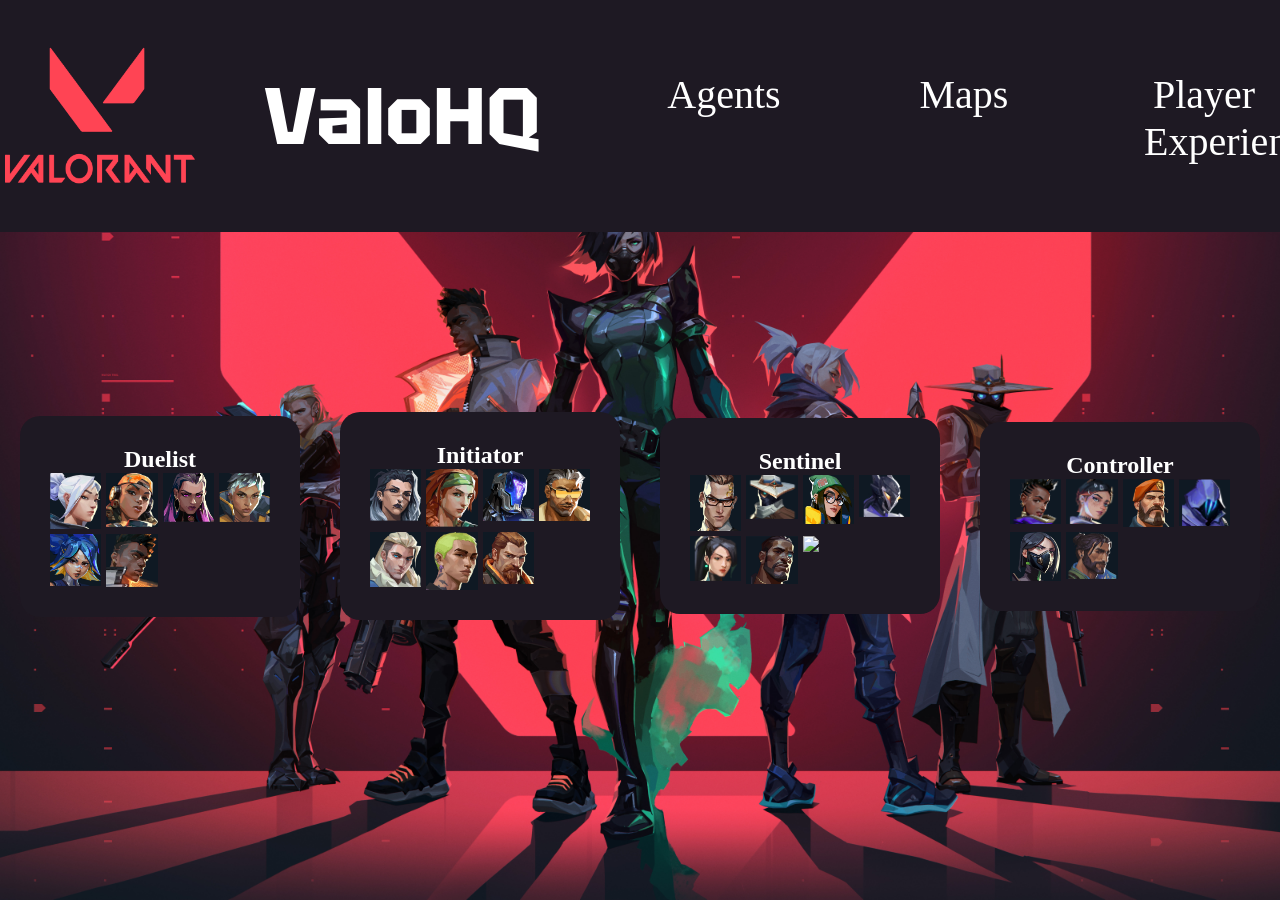
==== agentit.html @ c4581a5c "z" ====
<!DOCTYPE html>
<html lang="fi">
 <head>
 <meta charset="utf-8">
 <meta name="viewport" content="width=device-width, initial-scale=1.0">
 <meta name="author" content="Tuuli ja Veeti">
 <meta name="description" content="">
 <meta name="keywords" content="ValoHQ, valorant,esports">
 <title>ValoHQ</title>

 <link href="tyyli.css" rel="stylesheet">
 </head>

 <body>
   <main>
   <div class="container palkki" >
      <div><div>
      
   <header class="header">
       <img src="Valorant_logo_-_pink_color_version.svg.png" class="valorantlogo" alt="valorant logo">
 <h1 class="otsikko"> <a href="index.html"> ValoHQ</a> </h1>

 <div class="hamburger" onclick="toggleMenu()">
    ☰
  </div>
     <nav>
    <a href="agentit.html" class="keskelle">Agents</a>
    <a href="kartat.html" class="keskelle">Maps</a>
    <a href="kokemukset.html" class="keskelle">Player Experience</a>
    <a href="esports.html" class="keskelle">Esports</a>
     </nav>
   </header>

   <section class="agent-section">
    <div class="agent-card">
        <h2>Duelist</h2>
        <div class="agent-grid">
            <img src="jett.jpg">
            <img src="raze.jpg">
            <img src="reyna.jpg">
            <img src="waylay.jpg">
            <img src="neon.jpg">
            <img src="phoenix.jpg">
        </div>
    </div>

    <div class="agent-card">
        <h2>Initiator</h2>
        <div class="agent-grid">
            <img src="fade.jpg">
            <img src="skye.jpg">
            <img src="kayo.jpg">
            <img src="tejo.jpg">
            <img src="Sova.jpg">
            <img src="gekko.jpg">
            <img src="breach.jpg">
        </div>
    </div>

    <div class="agent-card">
        <h2>Sentinel</h2>
        <div class="agent-grid">
            <img src="Chamber.jpg">
            <img src="Cypher.jpg">
            <img src="Killjoy.jpg">
            <img src="Vyse.jpg">
            <img src="Sage.jpg">
            <img src="Veto.jpg">
            <img src="deadlock.jpg">
        </div>
    </div>

    <div class="agent-card">
        <h2>Controller</h2>
        <div class="agent-grid">
            <img src="Astra.jpg">
            <img src="Clove.jpg">
            <img src="Brimstone.jpg">
            <img src="Omen.jpg">
            <img src="Viper.jpg">
            <img src="Harbor.jpg">
        </div>
    </div>

</section>
</body>
 <script>
    function toggleMenu() {
  document.getElementById("menu").classList.toggle("show");
    }
    </script>
</html>
---- tyyli.css ----
@import url('https://fonts.googleapis.com/css2?family=Cal+Sans&family=Lexend:wght@300&family=Tektur:wght@500&display=swap');

* {
    margin: 0;
    padding: 0;
    box-sizing: border-box;
}
.otsikko {
    text-decoration: none;
    font-size: 3em;            /* smaller */
    font-family: "Tektur";
    color: white;
}

.header {
    display: flex;                 /* FIXED */
    justify-content: space-between;
    align-items: center;
    padding: 15px 25px;
    background-color: #1e1923;
}
.left {
    display: flex;
    align-items: center;
    gap:20px;
}

body {
    background-image: url("Beta\ Key\ Art_VALORANT.jpg");
    height: 100px;
    margin: 0;
    background-repeat:no-repeat;
    background-size: cover;
    background-position: center;
    background-attachment: fixed;
}
.valorantlogo {
    width: 60px;
    height:auto;
}
.hamburger {
    font-size: 4em;
    color: white;
    cursor: pointer;
    display: none;    
}
nav {
     display: flex;
    justify-content: center;
    background-color: #1e1923;
}
nav a {margin: 15px;
     font-size: 1.5em;
      font-family: "sans-serif";
      text-decoration: none;
      color: white;
      background: color #1e1923;
      padding: 10px 20px;
      margin-bottom: 0;
      display: inline-block;
      width: 4em;
      justify-content: space-between;
      height: 150px;
      max-width: auto;
}
.container div.laatikko {
  width: 55%;
  margin: auto;
  padding: 15px;
  text-align: left;  
  font-size: 30px; 
  background-color: #1e1923;
  gap: 15px;
  height: 100%;
  max-width: 1440px;
  border-radius: 10px;
 

}/*
.container div.palkki {
    background-color: #1e1923;
    width: 100%;
    padding: 0px;
    margin: 0;
    max-width: 1440px;
    
}  */
@media (max-width: 768px) {
 nav {
     
        display: none;
        flex-direction: column;
        text-align: center;
    }
    .hamburger {
    display: block; }
}   

  

    nav.show {
        display: flex;
    }
   
@media (min-width: 1024px) {
    .otsikko {
        font-size: 5em;
    }
    nav a {
        font-size: 2.5em;
    }
}
body {
    background-image: url("Beta\ Key\ Art_VALORANT.jpg");
    background-repeat: repeat;
    background-size: cover;
    background-attachment: fixed;
    
}

nav {text-align: center;
    max-width: 100%;
}
.header {
    display: flex;
    justify-content: space-between;
    align-items: center;
    padding: 0;
    gap: 0;
    background-color: #1e1923;
    margin-bottom: 100px;
    max-width: 100%
}

 p {
   color: white;
   font-family: "sans-serif";
   text-decoration: none;
   font-size: 1.3em;
   height: auto;
}
nav a {margin: 40px;
     font-size: 2.5em;
      font-family: "sans-serif";
      text-decoration: none;
      color: white;
      background: color #1e1923;
      padding: 10px 20px;
      margin-bottom: 0;
      display: inline-block;
      width: 4em;
      justify-content: space-between;
      height: 150px;
      max-width: auto;
}

.valorantlogo {
    width: 200px;
    height: 150px;
    padding: 5px;
    max-width: 500px;
}

.container div.palkki {
    background-color: #1e1923;
    width: 100%;
    padding: 0px;
    margin: 0;
    max-width: 1200px;
    
}
.container div.laatikko {
  width: 75%;
  margin: auto;
  padding: 15px;
  text-align: left;  
  font-size: 30px; 
  background-color: #1e1923;
  height: 100%;
  max-width: 1200px;
  border-radius: 10px;
 

}
.otsikko:hover {
    text-decoration: none !important;
}
.otsikko a {
    color: white;   
    text-decoration: none;
}
.no-underline {
    text-decoration: none;
}
.otsikko:visited {
   color: white;    
}

h1 {margin-left: 175px;
text-decoration: none;
font-size: 5em;
font-family: "Tektur";
color: white;
margin: 4rem;
height: 100%;
}
nav a:hover {
    background-color: #1e1923;
    text-decoration: underline;

}
/*
* {
    box-sizing: border-box;
}

.row {
    display: flex;
    flex-wrap: wrap;
    padding: 0 4px;
}
.column {
    grid: 25%;
    max-width: 7%;
    padding: 0 4px;
}
.column img {
    margin-top: 5px;
    vertical-align: middle;
    width: 100%;
    
}
h2 {
    color: white;
    font-family: sans-serif;
    text-decoration: none;
    font-size: 2.5em;
    margin: 20px;
}
.container div.duelistSLaatikko {
 color: #1e1923;
 width: 25%;
 margin: auto;
 padding: 8px;
 height: 50%;
 max-width: 500px;
}
 */
.agent-section {
    display: flex;
    justify-content: center;
    align-items: center;
    padding: 80px 20px;
    gap: 40px;
}
.agent-card {
    background-color: #1e1923;
    color: white;
    width: 500px;
    padding: 30px;
    border-radius: 20px;
    text-align: center;
}
.agent-grid {
    display: grid;
    grid-template-columns: repeat(4, 1fr);
    gap: 5px;
}
.agent-grid img {
    width: 100%;
    height: auto;
}
@media (max-width: 1000px) {
    .agent-section {
        flex-wrap: wrap;
    }
}
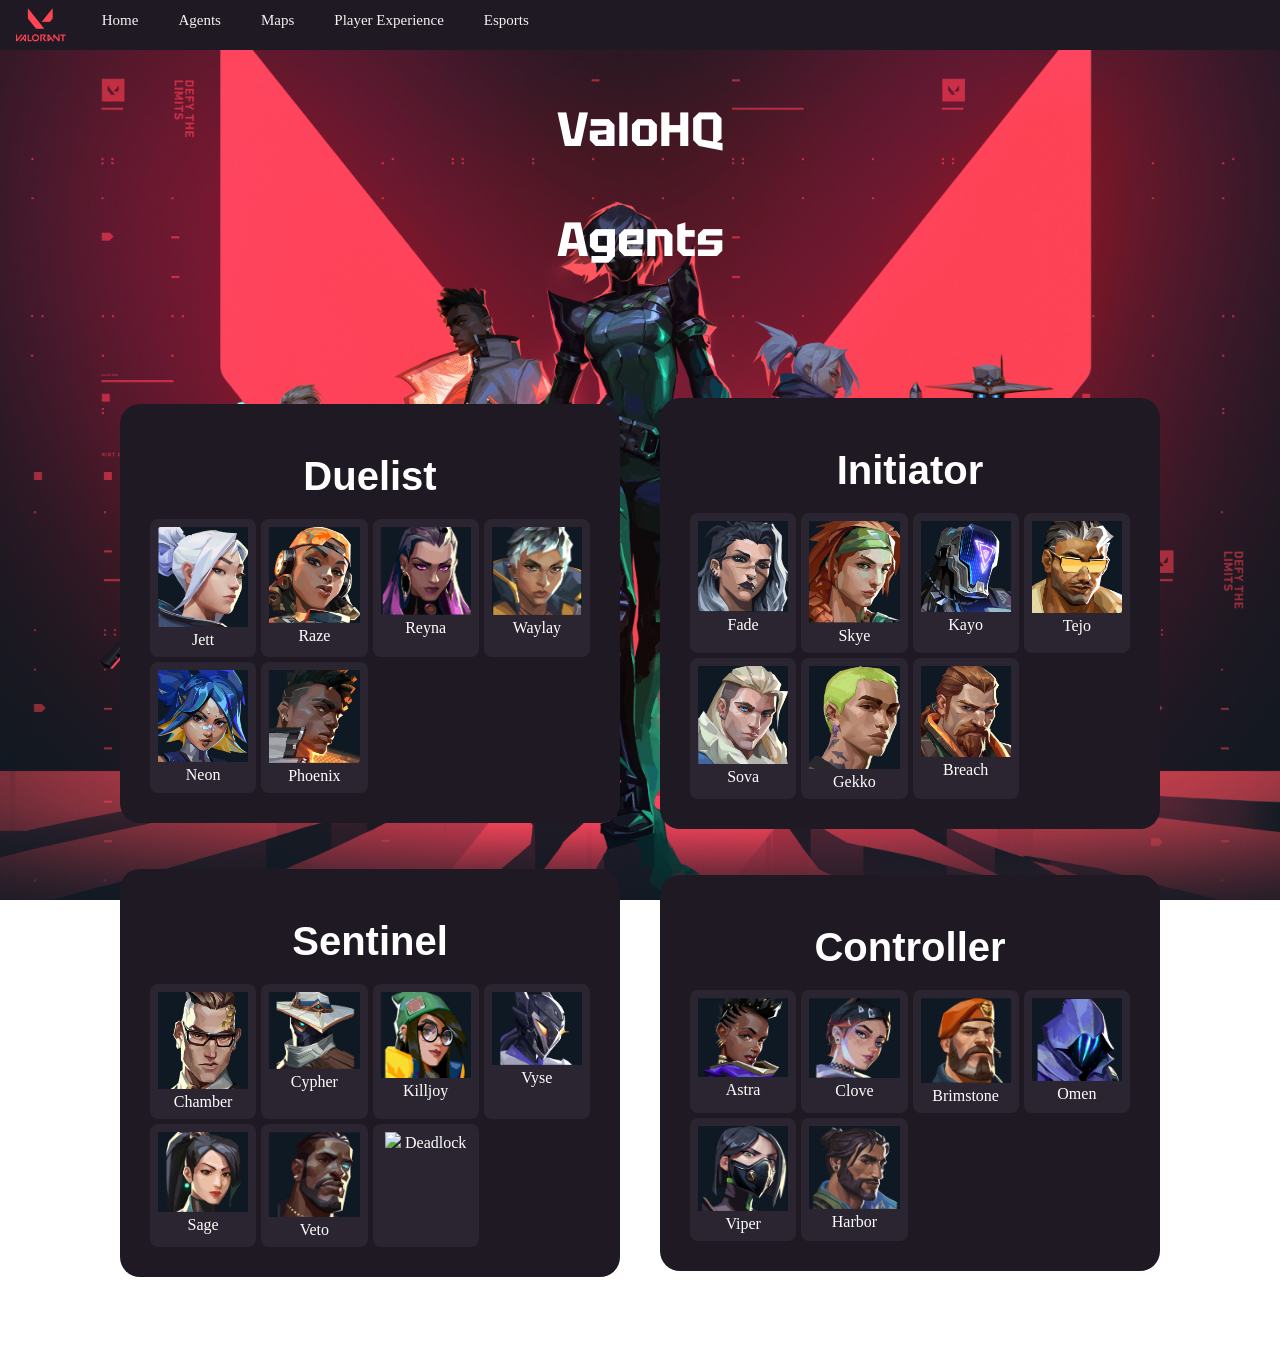
==== commit 507c4321: "u" ====
--- a/agentit.html
+++ b/agentit.html
@@ -1,92 +1,93 @@
 <!DOCTYPE html>
-<html lang="fi">
- <head>
- <meta charset="utf-8">
- <meta name="viewport" content="width=device-width, initial-scale=1.0">
- <meta name="author" content="Tuuli ja Veeti">
- <meta name="description" content="">
- <meta name="keywords" content="ValoHQ, valorant,esports">
- <title>ValoHQ</title>
+<html>
+<head>
+<meta name="viewport" content="width=device-width, initial-scale=1">
+<link rel="stylesheet" href="https://cdnjs.cloudflare.com/ajax/libs/font-awesome/4.7.0/css/font-awesome.min.css">
 
- <link href="tyyli.css" rel="stylesheet">
- </head>
+<link href="testi.css" rel="stylesheet">
+</head>
+<body>
 
- <body>
-   <main>
-   <div class="container palkki" >
-      <div><div>
-      
-   <header class="header">
-       <img src="Valorant_logo_-_pink_color_version.svg.png" class="valorantlogo" alt="valorant logo">
- <h1 class="otsikko"> <a href="index.html"> ValoHQ</a> </h1>
+<div class="topnav" id="myTopnav">
+  <img src="Valorant_logo_-_pink_color_version.svg.png" class="logo" alt="Valorant logo">
+  <a href="index.html">Home</a>
+  <a href="agentit.html">Agents</a>
+  <a href="kartat.html">Maps</a>
+  <a href="kokemukset.html">Player Experience</a>
+  <a href="esports.html">Esports</a>
+  <a href="javascript:void(0);" class="icon" onclick="myFunction()">
+    <i class="fa fa-bars"></i>
+  </a>
+</div>
+<div style="padding-left:16px">
+</div>
 
- <div class="hamburger" onclick="toggleMenu()">
-    ☰
-  </div>
-     <nav>
-    <a href="agentit.html" class="keskelle">Agents</a>
-    <a href="kartat.html" class="keskelle">Maps</a>
-    <a href="kokemukset.html" class="keskelle">Player Experience</a>
-    <a href="esports.html" class="keskelle">Esports</a>
-     </nav>
-   </header>
+<h1 class="pääotsikko"> ValoHQ</h1>
+      </h1>
+
+<h1>Agents</h1>
 
    <section class="agent-section">
     <div class="agent-card">
         <h2>Duelist</h2>
         <div class="agent-grid">
-            <img src="jett.jpg">
-            <img src="raze.jpg">
-            <img src="reyna.jpg">
-            <img src="waylay.jpg">
-            <img src="neon.jpg">
-            <img src="phoenix.jpg">
+            <div class="agent-box"><img src="jett.jpg"> Jett</div>
+            <div class="agent-box"><img src="raze.jpg"> Raze</div>
+            <div class="agent-box"><img src="reyna.jpg"> Reyna</div>
+            <div class="agent-box"><img src="waylay.jpg"> Waylay</div>
+            <div class="agent-box"><img src="neon.jpg"> Neon</div>
+            <div class="agent-box"><img src="phoenix.jpg"> Phoenix</div>
         </div>
     </div>
 
     <div class="agent-card">
         <h2>Initiator</h2>
         <div class="agent-grid">
-            <img src="fade.jpg">
-            <img src="skye.jpg">
-            <img src="kayo.jpg">
-            <img src="tejo.jpg">
-            <img src="Sova.jpg">
-            <img src="gekko.jpg">
-            <img src="breach.jpg">
+            <div class="agent-box"><img src="fade.jpg"> Fade</div>
+            <div class="agent-box"><img src="skye.jpg"> Skye</div>
+            <div class="agent-box"><img src="kayo.jpg"> Kayo</div>
+            <div class="agent-box"><img src="tejo.jpg"> Tejo</div>
+            <div class="agent-box"><img src="Sova.jpg"> Sova</div>
+            <div class="agent-box"><img src="gekko.jpg"> Gekko</div>
+            <div class="agent-box"><img src="breach.jpg"> Breach</div>
         </div>
     </div>
 
     <div class="agent-card">
         <h2>Sentinel</h2>
         <div class="agent-grid">
-            <img src="Chamber.jpg">
-            <img src="Cypher.jpg">
-            <img src="Killjoy.jpg">
-            <img src="Vyse.jpg">
-            <img src="Sage.jpg">
-            <img src="Veto.jpg">
-            <img src="deadlock.jpg">
+            <div class="agent-box"><img src="Chamber.jpg"> Chamber</div>
+            <div class="agent-box"><img src="Cypher.jpg"> Cypher</div>
+            <div class="agent-box"><img src="Killjoy.jpg"> Killjoy</div>
+            <div class="agent-box"><img src="Vyse.jpg"> Vyse</div>
+            <div class="agent-box"><img src="Sage.jpg"> Sage</div>
+            <div class="agent-box"><img src="Veto.jpg"> Veto</div>
+            <div class="agent-box"><img src="deadlock.jpg"> Deadlock</div>
         </div>
     </div>
 
     <div class="agent-card">
         <h2>Controller</h2>
         <div class="agent-grid">
-            <img src="Astra.jpg">
-            <img src="Clove.jpg">
-            <img src="Brimstone.jpg">
-            <img src="Omen.jpg">
-            <img src="Viper.jpg">
-            <img src="Harbor.jpg">
+            <div class="agent-box"><img src="Astra.jpg"> Astra</div>
+            <div class="agent-box"><img src="Clove.jpg"> Clove</div>
+            <div class="agent-box"><img src="Brimstone.jpg"> Brimstone</div>
+            <div class="agent-box"><img src="Omen.jpg"> Omen</div>
+            <div class="agent-box"><img src="Viper.jpg"> Viper</div>
+            <div class="agent-box"><img src="Harbor.jpg"> Harbor</div>
         </div>
-    </div>
+    </div></section>
 
-</section>
+<script>
+function myFunction() {
+  var x = document.getElementById("myTopnav");
+  if (x.className === "topnav") {
+    x.className += " responsive";
+  } else {
+    x.className = "topnav";
+  }
+}
+</script>
+
 </body>
- <script>
-    function toggleMenu() {
-  document.getElementById("menu").classList.toggle("show");
-    }
-    </script>
 </html>
--- a/testi.css
+++ b/testi.css
@@ -0,0 +1,408 @@
+ /* ═══════════════════════════════════════════════════════════════════
+    FONT IMPORTS - Load custom fonts from Google Fonts
+    ═══════════════════════════════════════════════════════════════════ */
+@import url('https://fonts.googleapis.com/css2?family=Cal+Sans&family=Lexend:wght@300&family=Tektur:wght@500&display=swap');
+
+/* ═══════════════════════════════════════════════════════════════════
+    BASIC SETUP - Initialize box-sizing for all elements
+    ═══════════════════════════════════════════════════════════════════ */
+html {
+  box-sizing: border-box;
+}
+
+*, *::before, *::after {
+  box-sizing: inherit;
+}
+
+/* ═══════════════════════════════════════════════════════════════════
+    NAVIGATION BAR STYLES - Dark navigation with logo and title
+    ═══════════════════════════════════════════════════════════════════ */
+.topnav {
+  /* Hamburger menu container - dark background navigation bar */
+  overflow: hidden;
+  background-color: #1e1923;
+  box-sizing: border-box;
+}
+
+.topnav a {
+  /* Navigation links styling - floated left on desktop */
+  float: left;
+  display: block;
+  color: #f2f2f2;
+  text-align: center;
+  padding: 14px 16px;
+  text-decoration: none;
+  font-size: 17px;
+}
+
+.topnav a:hover {
+  /* Change color when hovering over navigation links */
+  background-color: #ddd;
+  color: black;
+}
+
+.topnav a.active {
+  /* Active navigation item styling */
+  background-color: #1e1923;
+  color: white;
+  width: 80%;
+}
+
+.topnav .icon {
+  /* Burger menu icon - hidden on desktop */
+  display: none;
+}
+
+.topnav .logo {
+  /* Logo image in navigation bar */
+  float: left;
+  height: 50px;
+  padding: 8px 16px;
+  display: block;
+}
+
+.topnav .nav-title {
+  /* "ValoHQ" title text next to logo */
+  float: left;
+  color: white;
+  font-family: "Tektur";
+  font-size: 1.5em;
+  margin: 0;
+  padding: 8px 10px;
+  display: flex;
+  align-items: center;
+}
+
+.topnav.responsive .logo {
+  /* Logo changes when menu opens on mobile */
+  float: none;
+}
+
+/* ═══════════════════════════════════════════════════════════════════
+    BACKGROUND AND BODY STYLES
+    ═══════════════════════════════════════════════════════════════════ */
+body {
+  /* Background image with dark gradient colors */
+  background-image: url("taustakuva.jpg");
+  height: auto;
+  margin: 0;
+  background-repeat: no-repeat;
+  background-size: cover;
+  background-position: center;
+  background-attachment: fixed;
+  width: 100%;
+  max-width: 100%;
+}
+
+/* ═════════════════════════════════════════════════════════════════════
+    TEXT STYLES - Paragraphs and headings
+    ═════════════════════════════════════════════════════════════════════ */
+p {
+  /* All paragraph text - white color with sans-serif font */
+  color: white;
+  font-family: "sans-serif";
+  text-decoration: none;
+  font-size: 1.2em;
+  height: auto;
+  margin: 10px;
+}
+
+h1 {
+  /* Main page title - large Tektur font */
+  text-decoration: none;
+  font-size: 3em;
+  font-family: "Tektur";
+  color: white;
+  margin: 3rem;
+  height: auto;
+  text-align: center;
+}
+
+h2 {
+  /* Section headings */
+  color: white;
+  font-family: sans-serif;
+  text-decoration: none;
+  font-size: 2.5em;
+  margin: 20px;
+}
+
+/* ═════════════════════════════════════════════════════════════════════
+    CONTENT BOX STYLES - Dark boxes for text content
+    ═════════════════════════════════════════════════════════════════════ */
+.laatikko {
+  /* Main content box - dark background with padding */
+  width: 100%;
+  margin: 20px auto;
+  padding: 30px;
+  text-align: left;
+  background-color: #1e1923;
+  min-height: auto;
+  max-width: 600px;
+  box-sizing: border-box;
+}
+
+/* ═════════════════════════════════════════════════════════════════════
+    AGENT SECTION STYLES - Grid of agent cards with images
+    ═════════════════════════════════════════════════════════════════════ */
+.agent-section {
+  /* Container for all agent categories */
+  display: flex;
+  justify-content: center;
+  align-items: center;
+  padding: 80px 40px;
+  gap: 40px;
+  margin: 0 auto;
+  max-width: 1200px;
+  flex-wrap: wrap;
+}
+
+.agent-card {
+  /* Individual agent category card (Duelist, Initiator, etc.) */
+  background-color: #1e1923;
+  color: white;
+  width: 500px;
+  padding: 30px;
+  border-radius: 20px;
+  text-align: center;
+}
+
+.agent-grid {
+  /* Grid layout for agent images within each card */
+  display: grid;
+  grid-template-columns: repeat(4, 1fr);
+  gap: 5px;
+}
+
+.agent-box {
+  /* Dark box around each agent image */
+  background-color: #2a2530;
+  padding: 8px;
+  border-radius: 8px;
+}
+
+.agent-grid img {
+  /* Agent images responsive sizing */
+  width: 100%;
+  height: auto;
+}
+
+/* ═════════════════════════════════════════════════════════════════════
+    EXPERIENCE BOX STYLES - Player experience section boxes
+    ═════════════════════════════════════════════════════════════════════ */
+.kokemuslaatikot {
+  /* Experience/feedback boxes - dark background with rounded corners */
+  background-color: #1e1923;
+  margin: 20px auto;
+  padding: 20px 30px;
+  color: white;
+  max-width: 600px;
+  border-radius: 10px;
+  width: calc(100% - 40px);
+}
+
+.kokemuslaatikot h2 {
+  /* Title inside experience box - larger text */
+  color: white;
+  font-family: "lexend";
+  text-decoration: none;
+  font-size: 1.8em;
+  margin: 0 0 15px 0;
+  text-align: center;
+}
+
+.kokemuslaatikot p {
+  /* Text inside experience box */
+  color: white;
+  font-family: "sans-serif";
+  font-size: 1em;
+  line-height: 1.6;
+  margin: 0;
+}
+
+/* ═════════════════════════════════════════════════════════════════════
+    MOBILE RESPONSIVE STYLES (max-width: 600px)
+    Only these styles apply on mobile phones and tablets
+    ═════════════════════════════════════════════════════════════════════ */
+@media screen and (max-width: 600px) {
+  /* Ensure proper box-sizing on mobile */
+  * {
+    box-sizing: border-box;
+  }
+
+  body {
+    /* Full width body with no horizontal scrolling */
+    width: 100%;
+    max-width: 100%;
+    overflow-x: hidden;
+    margin: 0;
+    padding: 0;
+  }
+
+  /* Navigation bar mobile - flexbox layout */
+  .topnav {
+    width: 100%;
+    max-width: 100%;
+    padding: 0;
+    box-sizing: border-box;
+    display: flex;
+    align-items: center;
+    justify-content: space-between;
+  }
+
+  .topnav .logo {
+    /* Smaller logo on mobile */
+    height: 25px;
+    padding: 2px 3px;
+    width: auto;
+    flex-shrink: 0;
+    order: 1;
+  }
+
+  .topnav .nav-title {
+    /* Show title on mobile with smaller size */
+    display: flex;
+    font-size: 1em;
+    padding: 2px 4px;
+    flex-shrink: 0;
+    order: 2;
+  }
+
+  .topnav a {
+    /* Hide regular links - shown in menu */
+    display: none;
+    padding: 4px 4px;
+    font-size: 10px;
+  }
+
+  .topnav a.icon {
+    /* Burger menu icon visible on mobile */
+    display: block;
+    padding: 4px 4px;
+    flex-shrink: 0;
+    order: 3;
+  }
+
+  /* When user opens the burger menu */
+  .topnav.responsive {
+    position: relative;
+    display: block;
+  }
+
+  .topnav.responsive a {
+    /* Show links vertically when menu is open */
+    float: none;
+    display: block;
+    text-align: left;
+    width: 100%;
+    box-sizing: border-box;
+    clear: both;
+    padding: 8px 10px;
+  }
+
+  .topnav.responsive .logo {
+    /* Logo visible in menu mode */
+    display: block;
+  }
+
+  .topnav.responsive a.icon {
+    /* Keep burger icon in corner */
+    position: absolute;
+    right: 0;
+    top: 0;
+    width: auto;
+    clear: none;
+  }
+
+  /* Mobile text styling - smaller sizes */
+  h1 {
+    font-size: 1.5em;
+    margin: 0.5rem;
+    padding: 0 5px;
+  }
+
+  p {
+    font-size: 0.9em;
+    margin: 6px;
+    padding: 0 5px;
+  }
+
+  /* Content boxes on mobile - full width with padding */
+  .laatikko {
+    padding: 8px;
+    width: calc(100% - 16px);
+    margin: 10px auto;
+  }
+
+  /* Agent section mobile - vertical layout */
+  .agent-section {
+    padding: 6px 10px;
+    gap: 10px;
+    flex-direction: column;
+  }
+
+  .agent-card {
+    width: 100%;
+    max-width: 100%;
+    padding: 5px;
+  }
+
+  .agent-grid {
+    /* 2 columns on mobile instead of 4 */
+    grid-template-columns: repeat(2, 1fr);
+    gap: 2px;
+  }
+
+  .agent-box {
+    /* Smaller agent boxes on mobile */
+    padding: 3px;
+  }
+
+  h2 {
+    /* Smaller headings on mobile */
+    font-size: 1.1em;
+    margin: 3px;
+  }
+
+  /* Experience boxes on mobile - full width */
+  .kokemuslaatikot {
+    margin: 5px auto;
+    padding: 4px 6px;
+    max-width: 90%;
+    width: calc(100% - 12px);
+    border-radius: 6px;
+  }
+
+  .kokemuslaatikot h2 {
+    font-size: 0.8em;
+    margin: 0 0 3px 0;
+  }
+
+  .kokemuslaatikot p {
+    font-size: 0.7em;
+    line-height: 1.2;
+  }
+}
+
+/* ═════════════════════════════════════════════════════════════════════
+    DESKTOP RESPONSIVE STYLES (min-width: 601px)
+    Only these styles apply on desktop computers
+    ═════════════════════════════════════════════════════════════════════ */
+@media (min-width: 601px) {
+  /* Show full navigation on desktop */
+  .topnav a {
+    display: inline-block !important;
+    padding: 12px 20px !important;
+    font-size: 15px !important;
+  }
+
+  .topnav a.icon {
+    /* Hide burger menu on desktop */
+    display: none !important;
+  }
+
+  .topnav .nav-title {
+    /* Show title on desktop */
+    display: flex;
+  }
+}
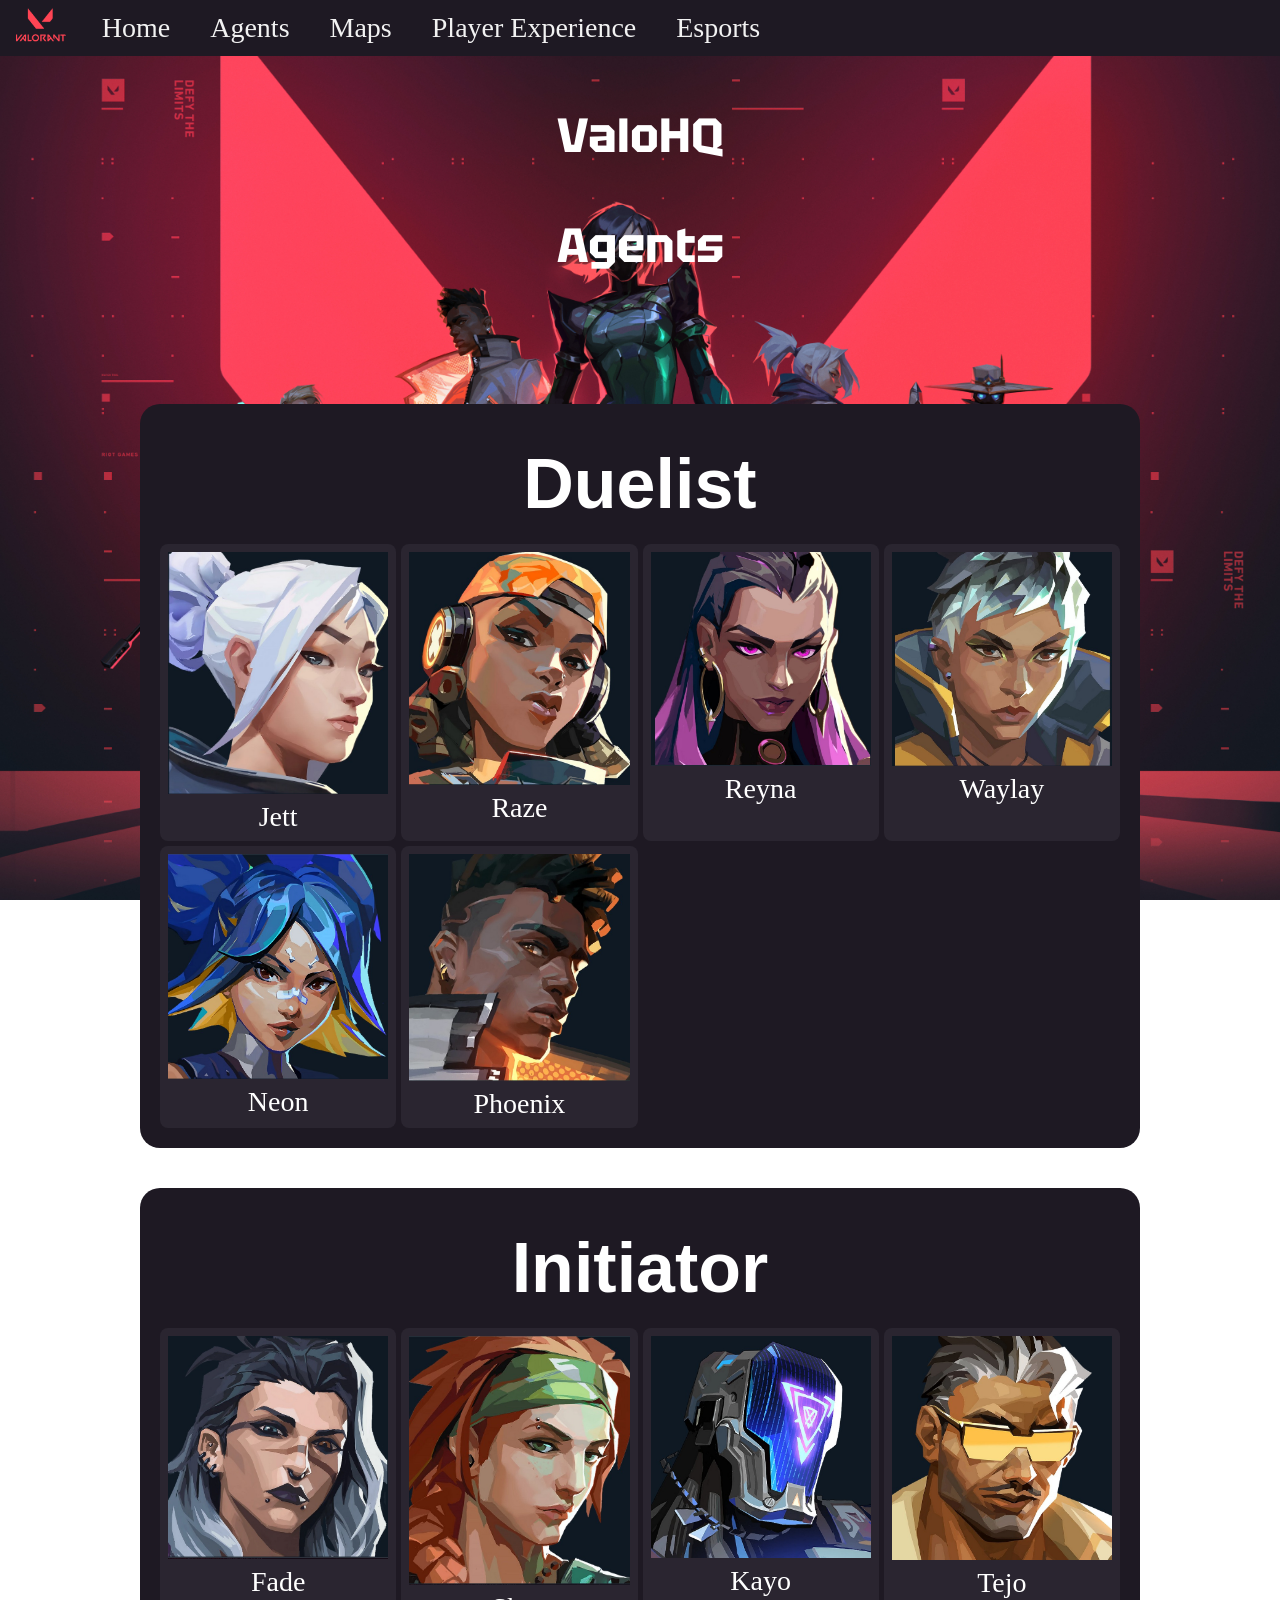
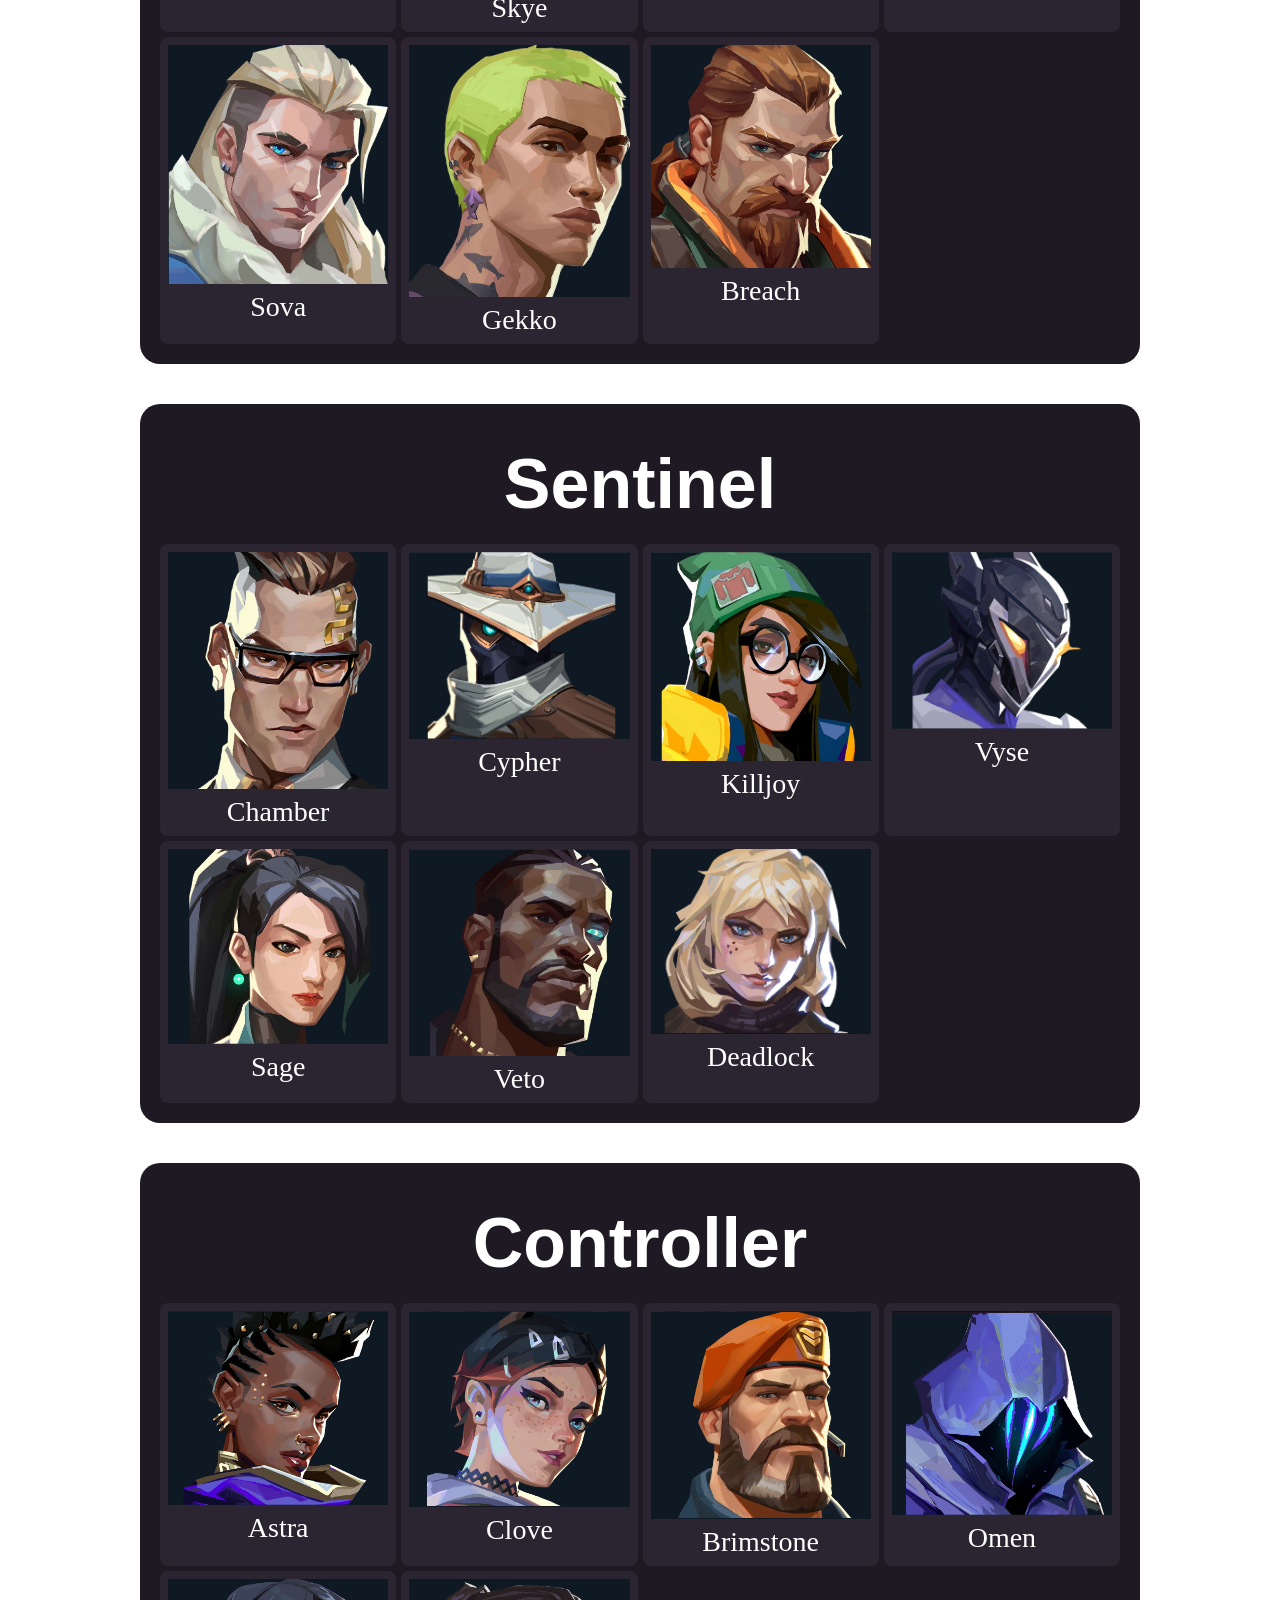
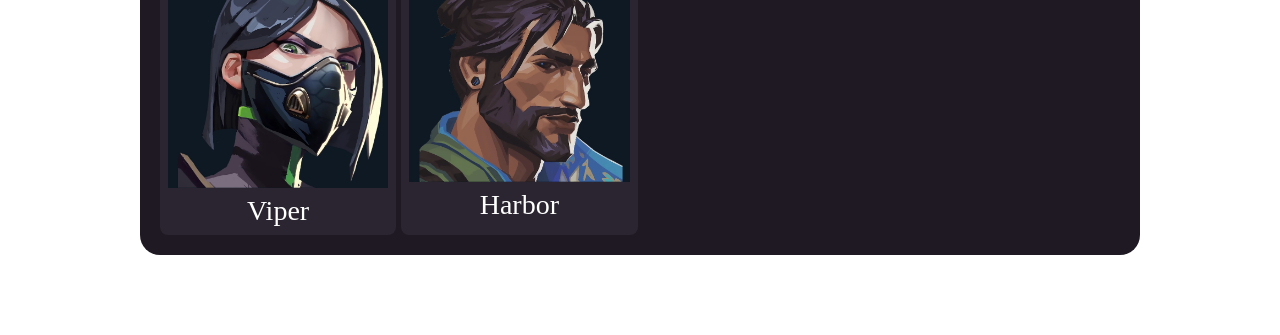
==== commit 5e985f4a: "," ====
--- a/agentit.html
+++ b/agentit.html
@@ -62,7 +62,7 @@
             <div class="agent-box"><img src="Vyse.jpg"> Vyse</div>
             <div class="agent-box"><img src="Sage.jpg"> Sage</div>
             <div class="agent-box"><img src="Veto.jpg"> Veto</div>
-            <div class="agent-box"><img src="deadlock.jpg"> Deadlock</div>
+            <div class="agent-box"><img src="Deadlock.jpg"> Deadlock</div>
         </div>
     </div>
 
--- a/testi.css
+++ b/testi.css
@@ -393,7 +393,7 @@
   .topnav a {
     display: inline-block !important;
     padding: 12px 20px !important;
-    font-size: 15px !important;
+    font-size: 1.75em !important;
   }
 
   .topnav a.icon {
@@ -405,4 +405,36 @@
     /* Show title on desktop */
     display: flex;
   }
+  .laatikko {
+    /* Content boxes on desktop - fixed width */
+    width: 100%;
+    max-width: 1200px;
+    margin: 20px auto;
+    padding: 30px;
+    height: 100%;
+    max-height: 1000px;
+  }
+  p{
+    /* Paragraph text on desktop - larger size */
+    font-size: 2.5em;
+  }
+  .kokemuslaatikot {
+    /* Experience boxes on desktop - larger with more padding */
+    margin: 20px auto;
+    padding: 20px 30px;
+    max-width: 800px;
+    width: 100%;
+    max-width: 1200px;
+    border-radius: 10px;
+    font-size: 1.75em;
+  }
+  .agent-card {
+    /* Agent cards on desktop - larger with more padding */
+    width: 100%;
+    max-width: 1000px;
+    padding: 20px;
+    display: flex;
+    flex-direction: column;
+    font-size: 1.75em;
+  }
 }
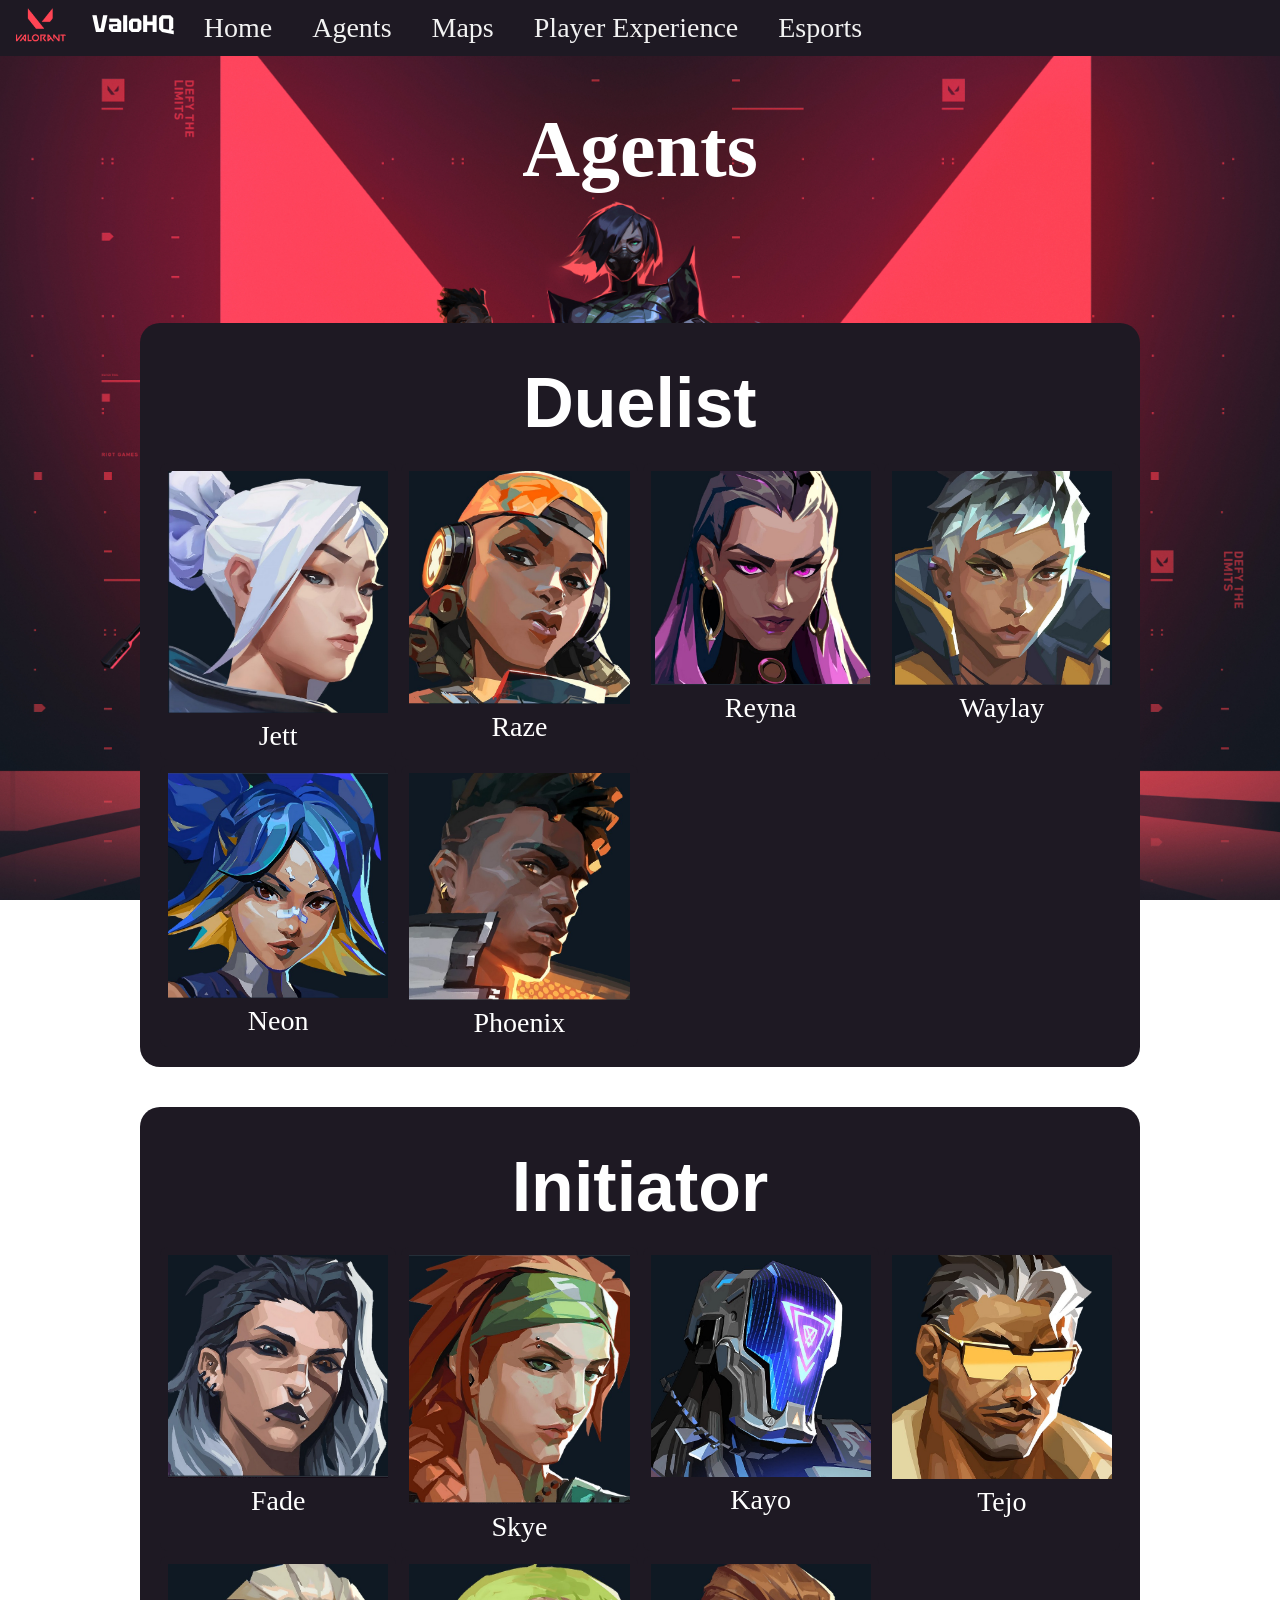
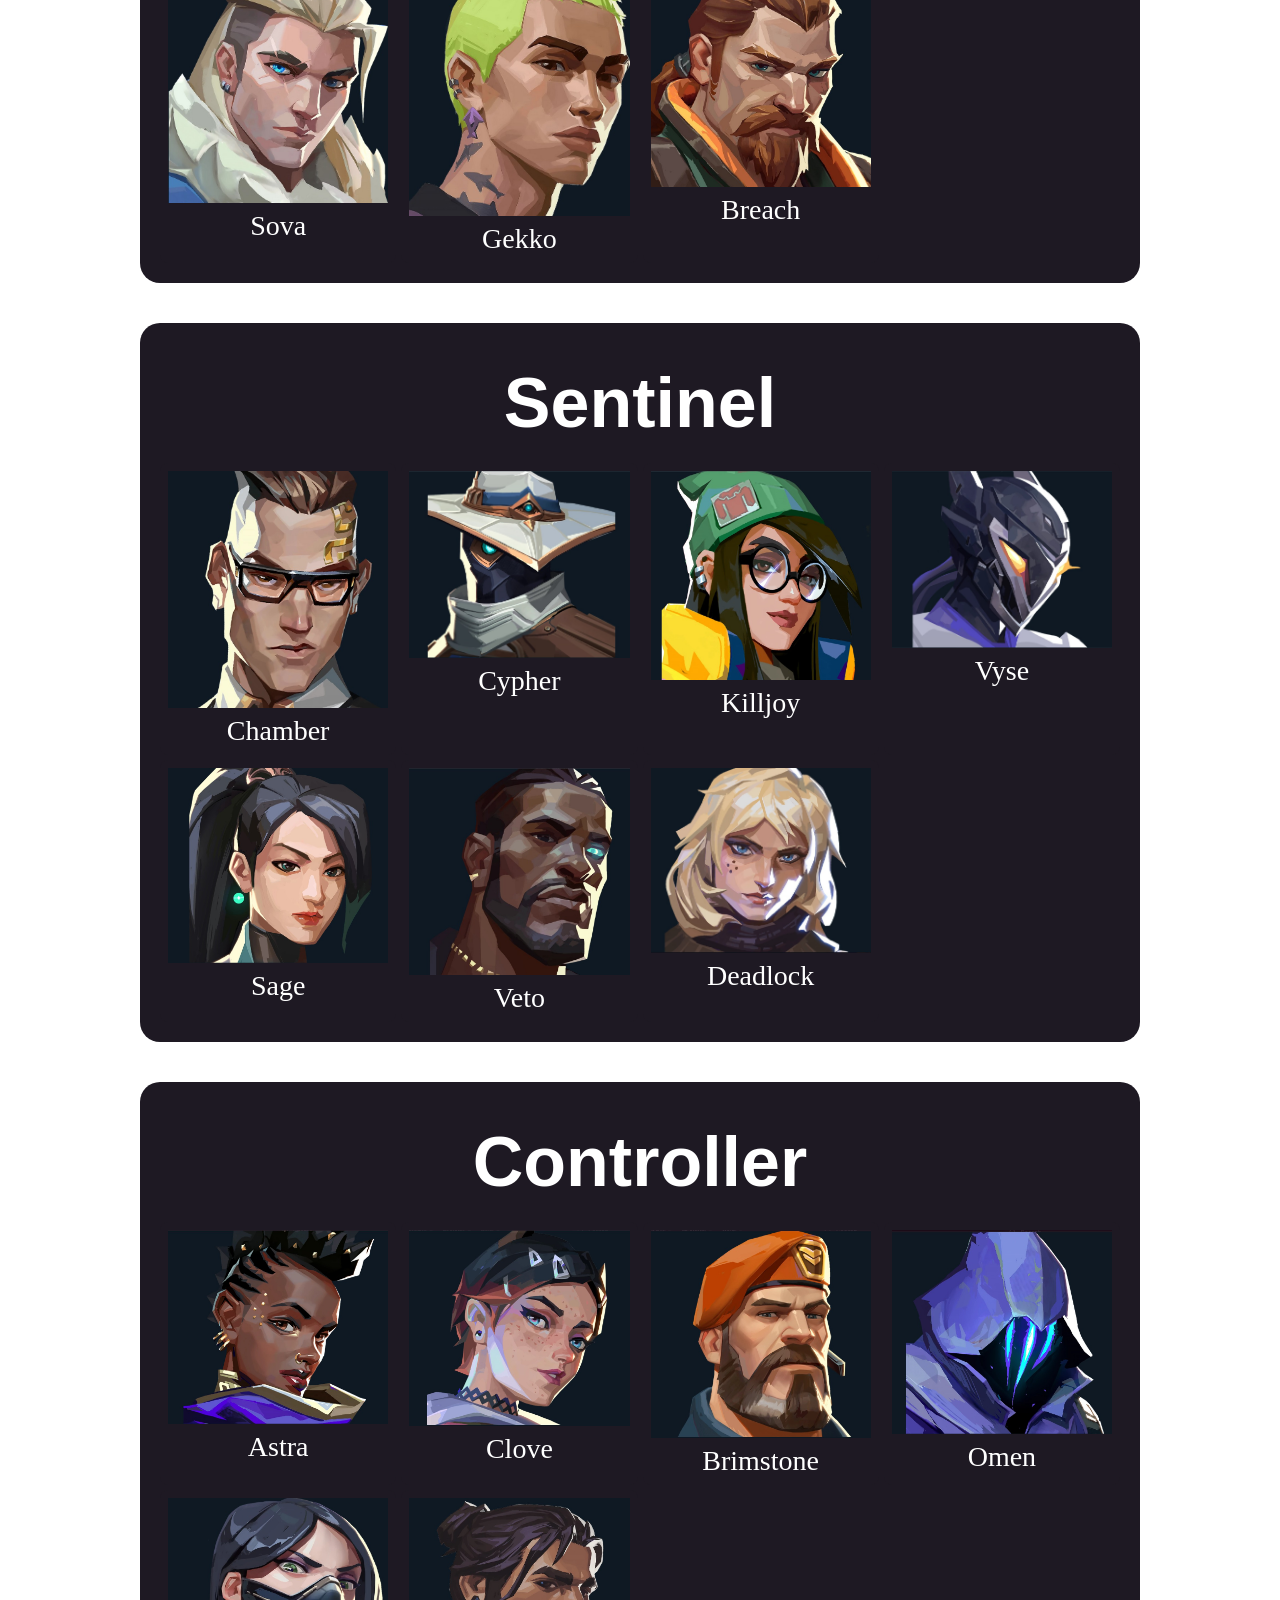
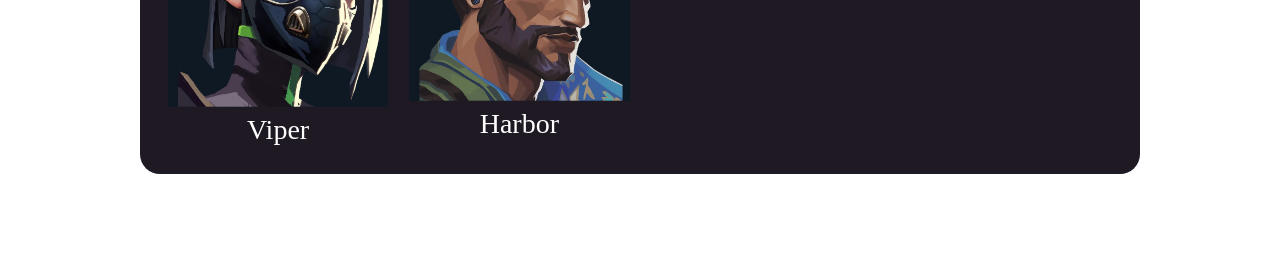
==== commit 31ec8bd7: "d" ====
--- a/agentit.html
+++ b/agentit.html
@@ -10,6 +10,7 @@
 
 <div class="topnav" id="myTopnav">
   <img src="Valorant_logo_-_pink_color_version.svg.png" class="logo" alt="Valorant logo">
+  <h1 class="nav-title">ValoHQ</h1>
   <a href="index.html">Home</a>
   <a href="agentit.html">Agents</a>
   <a href="kartat.html">Maps</a>
@@ -22,8 +23,6 @@
 <div style="padding-left:16px">
 </div>
 
-<h1 class="pääotsikko"> ValoHQ</h1>
-      </h1>
 
 <h1>Agents</h1>
 
--- a/testi.css
+++ b/testi.css
@@ -1,11 +1,5 @@
- /* ═══════════════════════════════════════════════════════════════════
-    FONT IMPORTS - Load custom fonts from Google Fonts
-    ═══════════════════════════════════════════════════════════════════ */
 @import url('https://fonts.googleapis.com/css2?family=Cal+Sans&family=Lexend:wght@300&family=Tektur:wght@500&display=swap');
 
-/* ═══════════════════════════════════════════════════════════════════
-    BASIC SETUP - Initialize box-sizing for all elements
-    ═══════════════════════════════════════════════════════════════════ */
 html {
   box-sizing: border-box;
 }
@@ -14,18 +8,13 @@
   box-sizing: inherit;
 }
 
-/* ═══════════════════════════════════════════════════════════════════
-    NAVIGATION BAR STYLES - Dark navigation with logo and title
-    ═══════════════════════════════════════════════════════════════════ */
 .topnav {
-  /* Hamburger menu container - dark background navigation bar */
   overflow: hidden;
   background-color: #1e1923;
   box-sizing: border-box;
 }
 
 .topnav a {
-  /* Navigation links styling - floated left on desktop */
   float: left;
   display: block;
   color: #f2f2f2;
@@ -36,25 +25,21 @@
 }
 
 .topnav a:hover {
-  /* Change color when hovering over navigation links */
   background-color: #ddd;
   color: black;
 }
 
 .topnav a.active {
-  /* Active navigation item styling */
   background-color: #1e1923;
   color: white;
   width: 80%;
 }
 
 .topnav .icon {
-  /* Burger menu icon - hidden on desktop */
   display: none;
 }
 
 .topnav .logo {
-  /* Logo image in navigation bar */
   float: left;
   height: 50px;
   padding: 8px 16px;
@@ -62,7 +47,6 @@
 }
 
 .topnav .nav-title {
-  /* "ValoHQ" title text next to logo */
   float: left;
   color: white;
   font-family: "Tektur";
@@ -74,15 +58,11 @@
 }
 
 .topnav.responsive .logo {
-  /* Logo changes when menu opens on mobile */
+
   float: none;
 }
 
-/* ═══════════════════════════════════════════════════════════════════
-    BACKGROUND AND BODY STYLES
-    ═══════════════════════════════════════════════════════════════════ */
 body {
-  /* Background image with dark gradient colors */
   background-image: url("taustakuva.jpg");
   height: auto;
   margin: 0;
@@ -94,11 +74,7 @@
   max-width: 100%;
 }
 
-/* ═════════════════════════════════════════════════════════════════════
-    TEXT STYLES - Paragraphs and headings
-    ═════════════════════════════════════════════════════════════════════ */
 p {
-  /* All paragraph text - white color with sans-serif font */
   color: white;
   font-family: "sans-serif";
   text-decoration: none;
@@ -108,7 +84,6 @@
 }
 
 h1 {
-  /* Main page title - large Tektur font */
   text-decoration: none;
   font-size: 3em;
   font-family: "Tektur";
@@ -119,7 +94,6 @@
 }
 
 h2 {
-  /* Section headings */
   color: white;
   font-family: sans-serif;
   text-decoration: none;
@@ -127,11 +101,7 @@
   margin: 20px;
 }
 
-/* ═════════════════════════════════════════════════════════════════════
-    CONTENT BOX STYLES - Dark boxes for text content
-    ═════════════════════════════════════════════════════════════════════ */
 .laatikko {
-  /* Main content box - dark background with padding */
   width: 100%;
   margin: 20px auto;
   padding: 30px;
@@ -142,11 +112,7 @@
   box-sizing: border-box;
 }
 
-/* ═════════════════════════════════════════════════════════════════════
-    AGENT SECTION STYLES - Grid of agent cards with images
-    ═════════════════════════════════════════════════════════════════════ */
 .agent-section {
-  /* Container for all agent categories */
   display: flex;
   justify-content: center;
   align-items: center;
@@ -158,7 +124,6 @@
 }
 
 .agent-card {
-  /* Individual agent category card (Duelist, Initiator, etc.) */
   background-color: #1e1923;
   color: white;
   width: 500px;
@@ -168,30 +133,60 @@
 }
 
 .agent-grid {
-  /* Grid layout for agent images within each card */
   display: grid;
   grid-template-columns: repeat(4, 1fr);
   gap: 5px;
 }
 
 .agent-box {
-  /* Dark box around each agent image */
+  background-color: #1e1923;
+  padding: 8px;
+  border-radius: 8px;
+}
+
+.agent-grid img {
+  width: 100%;
+  height: auto;
+}
+
+.map-section {
+  display: flex;
+  justify-content: center;
+  align-items: center;
+  padding: 80px 40px;
+  gap: 40px;
+  margin: 0 auto;
+  max-width: 1200px;
+  flex-wrap: wrap;
+}
+
+.map-card {
+  background-color: #1e1923;
+  color: white;
+  width: 500px;
+  padding: 20px;
+  border-radius: 20px;
+  text-align: center;
+}
+
+.map-grid {
+  display: grid;
+  grid-template-columns: repeat(4, 1fr);
+  gap: 5px;
+}
+
+.map-box {
   background-color: #2a2530;
   padding: 8px;
   border-radius: 8px;
 }
 
-.agent-grid img {
-  /* Agent images responsive sizing */
+.map-grid img {
   width: 100%;
   height: auto;
 }
 
-/* ═════════════════════════════════════════════════════════════════════
-    EXPERIENCE BOX STYLES - Player experience section boxes
-    ═════════════════════════════════════════════════════════════════════ */
 .kokemuslaatikot {
-  /* Experience/feedback boxes - dark background with rounded corners */
   background-color: #1e1923;
   margin: 20px auto;
   padding: 20px 30px;
@@ -202,7 +197,6 @@
 }
 
 .kokemuslaatikot h2 {
-  /* Title inside experience box - larger text */
   color: white;
   font-family: "lexend";
   text-decoration: none;
@@ -212,7 +206,6 @@
 }
 
 .kokemuslaatikot p {
-  /* Text inside experience box */
   color: white;
   font-family: "sans-serif";
   font-size: 1em;
@@ -220,18 +213,13 @@
   margin: 0;
 }
 
-/* ═════════════════════════════════════════════════════════════════════
-    MOBILE RESPONSIVE STYLES (max-width: 600px)
-    Only these styles apply on mobile phones and tablets
-    ═════════════════════════════════════════════════════════════════════ */
 @media screen and (max-width: 600px) {
-  /* Ensure proper box-sizing on mobile */
   * {
     box-sizing: border-box;
   }
 
   body {
-    /* Full width body with no horizontal scrolling */
+   
     width: 100%;
     max-width: 100%;
     overflow-x: hidden;
@@ -239,7 +227,6 @@
     padding: 0;
   }
 
-  /* Navigation bar mobile - flexbox layout */
   .topnav {
     width: 100%;
     max-width: 100%;
@@ -251,7 +238,7 @@
   }
 
   .topnav .logo {
-    /* Smaller logo on mobile */
+    
     height: 25px;
     padding: 2px 3px;
     width: auto;
@@ -260,7 +247,7 @@
   }
 
   .topnav .nav-title {
-    /* Show title on mobile with smaller size */
+   
     display: flex;
     font-size: 1em;
     padding: 2px 4px;
@@ -269,28 +256,24 @@
   }
 
   .topnav a {
-    /* Hide regular links - shown in menu */
     display: none;
     padding: 4px 4px;
     font-size: 10px;
   }
 
   .topnav a.icon {
-    /* Burger menu icon visible on mobile */
     display: block;
     padding: 4px 4px;
     flex-shrink: 0;
     order: 3;
   }
 
-  /* When user opens the burger menu */
   .topnav.responsive {
     position: relative;
     display: block;
   }
 
   .topnav.responsive a {
-    /* Show links vertically when menu is open */
     float: none;
     display: block;
     text-align: left;
@@ -301,12 +284,10 @@
   }
 
   .topnav.responsive .logo {
-    /* Logo visible in menu mode */
     display: block;
   }
 
   .topnav.responsive a.icon {
-    /* Keep burger icon in corner */
     position: absolute;
     right: 0;
     top: 0;
@@ -314,7 +295,6 @@
     clear: none;
   }
 
-  /* Mobile text styling - smaller sizes */
   h1 {
     font-size: 1.5em;
     margin: 0.5rem;
@@ -327,14 +307,12 @@
     padding: 0 5px;
   }
 
-  /* Content boxes on mobile - full width with padding */
   .laatikko {
     padding: 8px;
     width: calc(100% - 16px);
     margin: 10px auto;
   }
 
-  /* Agent section mobile - vertical layout */
   .agent-section {
     padding: 6px 10px;
     gap: 10px;
@@ -348,23 +326,19 @@
   }
 
   .agent-grid {
-    /* 2 columns on mobile instead of 4 */
     grid-template-columns: repeat(2, 1fr);
     gap: 2px;
   }
 
   .agent-box {
-    /* Smaller agent boxes on mobile */
     padding: 3px;
   }
 
   h2 {
-    /* Smaller headings on mobile */
     font-size: 1.1em;
     margin: 3px;
   }
 
-  /* Experience boxes on mobile - full width */
   .kokemuslaatikot {
     margin: 5px auto;
     padding: 4px 6px;
@@ -382,14 +356,30 @@
     font-size: 0.7em;
     line-height: 1.2;
   }
-}
-
-/* ═════════════════════════════════════════════════════════════════════
-    DESKTOP RESPONSIVE STYLES (min-width: 601px)
-    Only these styles apply on desktop computers
-    ═════════════════════════════════════════════════════════════════════ */
+
+   .agent-section {
+    padding: 6px 10px;
+    gap: 10px;
+    flex-direction: column;
+  }
+
+  .map-card {
+    width: 100%;
+    max-width: 100%;
+    padding: 5px;
+  }
+
+  .map-grid {
+    grid-template-columns: repeat(2, 1fr);
+    gap: 2px;
+  }
+
+  .map-box {
+    padding: 3px;
+  }
+}
+
 @media (min-width: 601px) {
-  /* Show full navigation on desktop */
   .topnav a {
     display: inline-block !important;
     padding: 12px 20px !important;
@@ -397,16 +387,13 @@
   }
 
   .topnav a.icon {
-    /* Hide burger menu on desktop */
     display: none !important;
   }
 
   .topnav .nav-title {
-    /* Show title on desktop */
     display: flex;
   }
   .laatikko {
-    /* Content boxes on desktop - fixed width */
     width: 100%;
     max-width: 1200px;
     margin: 20px auto;
@@ -415,11 +402,9 @@
     max-height: 1000px;
   }
   p{
-    /* Paragraph text on desktop - larger size */
     font-size: 2.5em;
   }
   .kokemuslaatikot {
-    /* Experience boxes on desktop - larger with more padding */
     margin: 20px auto;
     padding: 20px 30px;
     max-width: 800px;
@@ -429,7 +414,6 @@
     font-size: 1.75em;
   }
   .agent-card {
-    /* Agent cards on desktop - larger with more padding */
     width: 100%;
     max-width: 1000px;
     padding: 20px;
@@ -437,4 +421,18 @@
     flex-direction: column;
     font-size: 1.75em;
   }
+
+   .map-card {
+    width: 100%;
+    max-width: 1200px;
+    padding: 10px;
+    display: flex;
+    flex-direction: column;
+    font-size: 2em;
+  }
+
+  h1 {
+    font-size: 5em;
+    font-family:"Cal Sans";
+  }
 }
